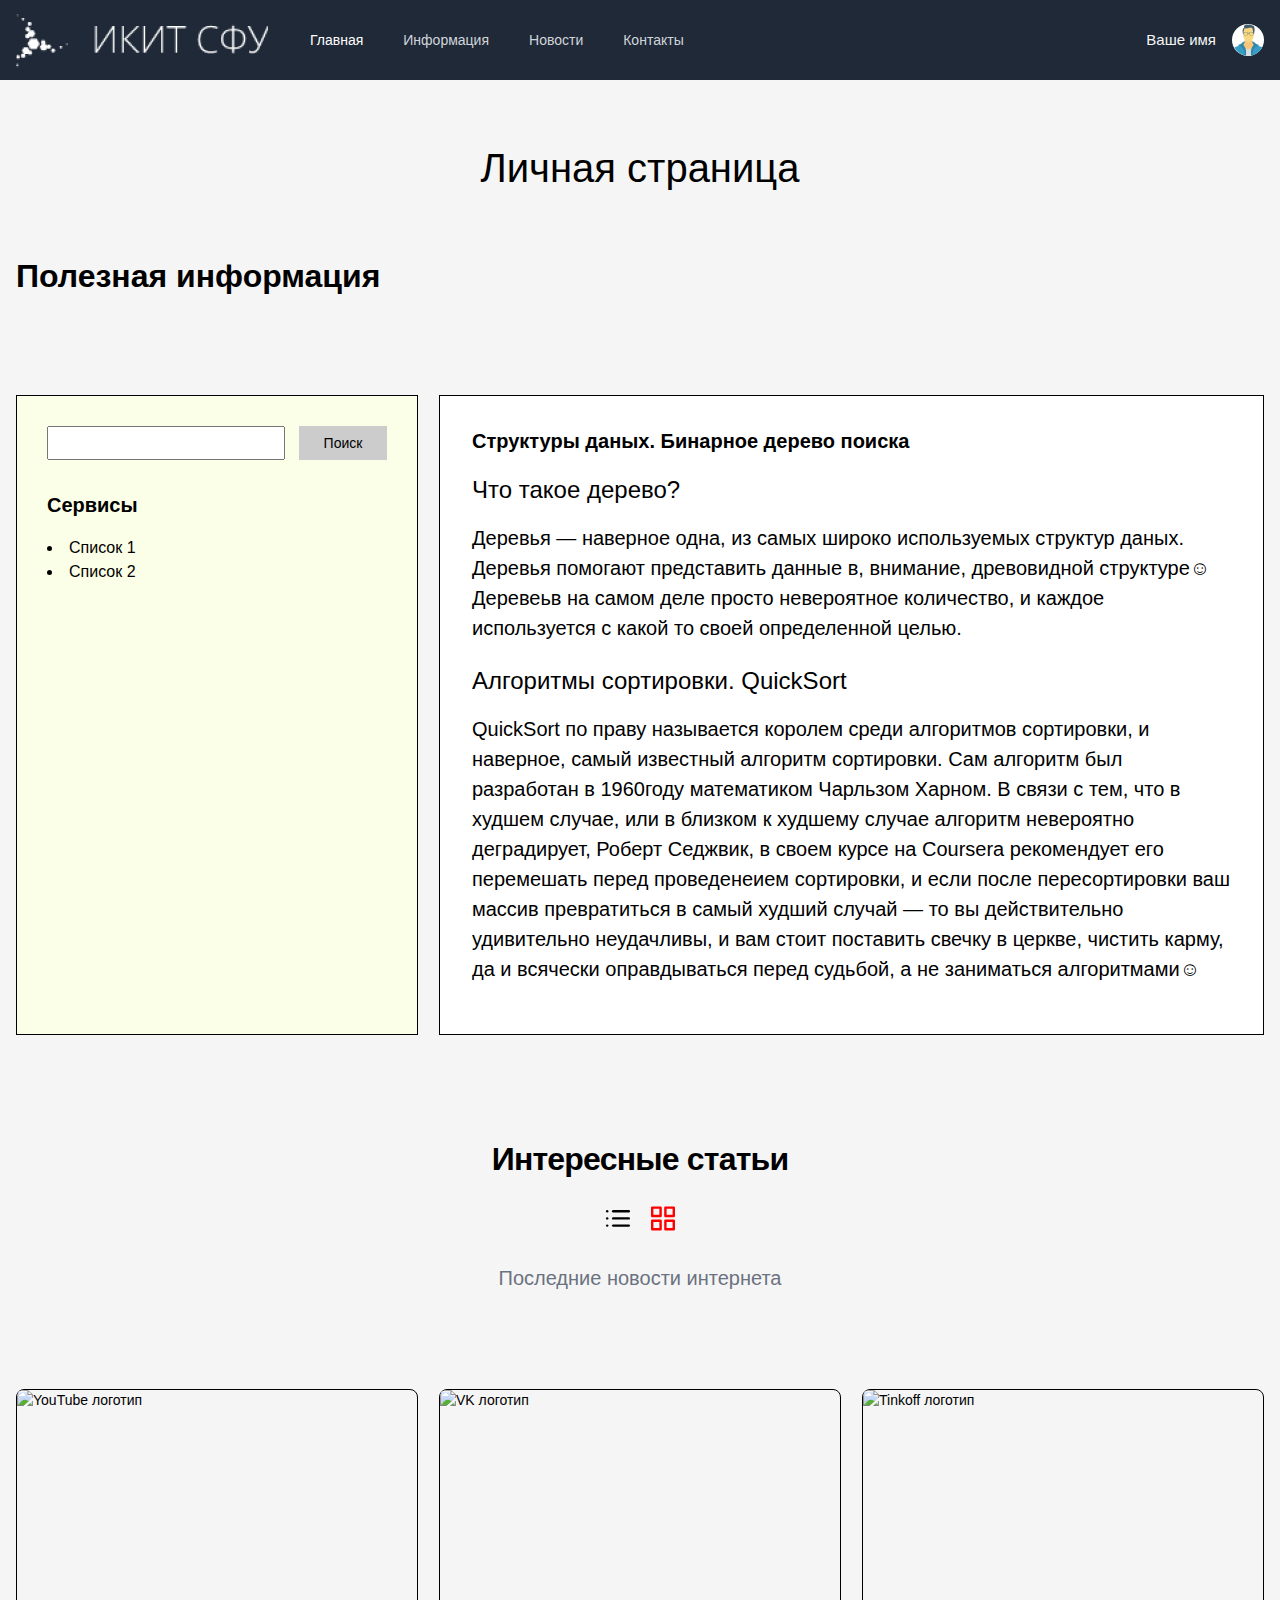
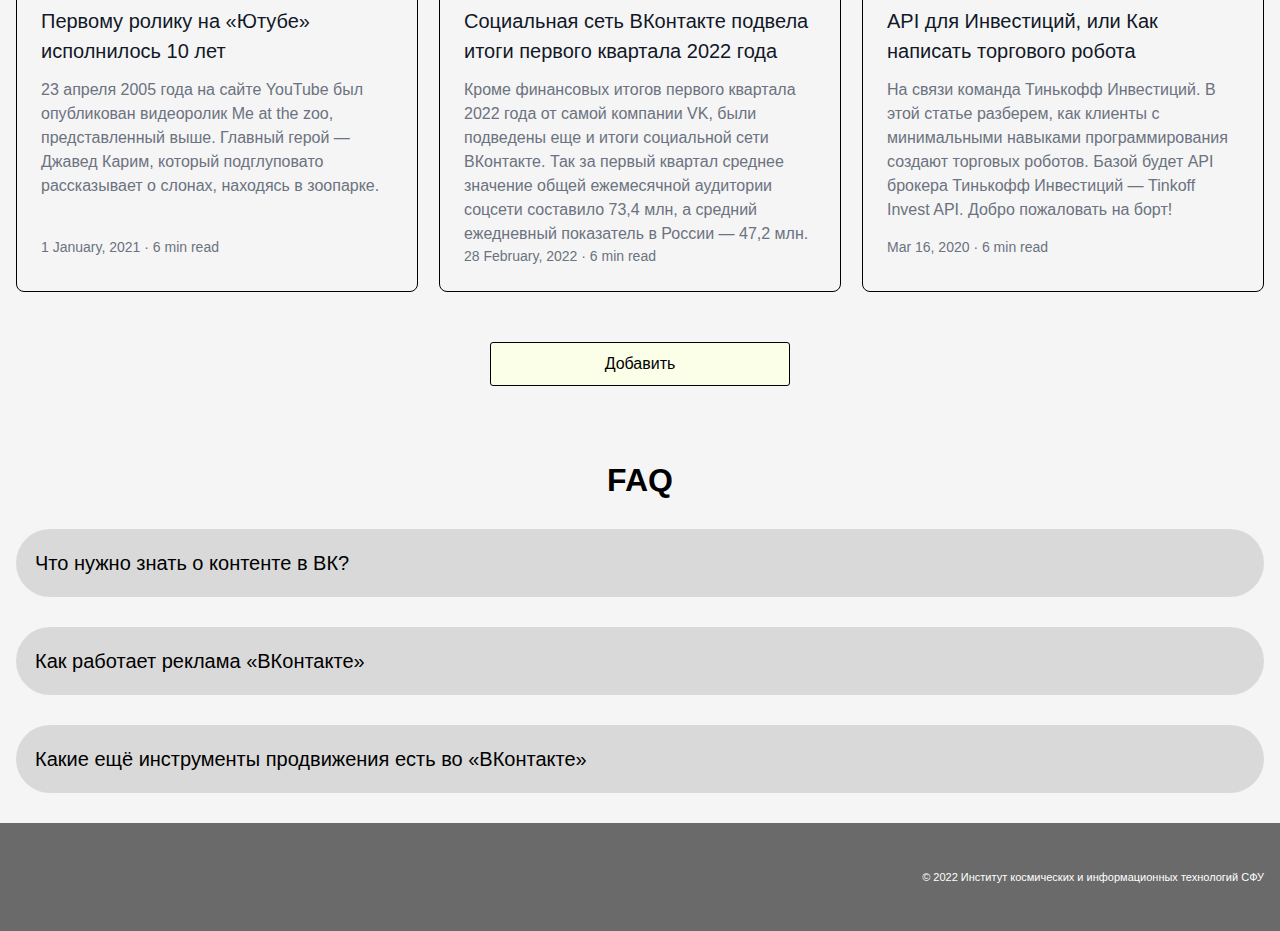
==== app/index.html @ dd69dc43 "commit, yes" ====
<!DOCTYPE html>
<html lang="ru">
<head>
    <meta charset="UTF-8">
    <meta http-equiv="X-UA-Compatible" content="IE=edge">
    <meta name="viewport" content="width=device-width, initial-scale=1.0">
    <title>Темеров Антон КИ20-20Б</title>
    <link rel="stylesheet" href="assets/css/main.css"> 
</head>
<body>
    <header class="header">
        <div class="container">
            <nav class="header__nav">   
                <div class="header__menu">
                    <img src="assets/images/logo.png" class="header__image" alt="Логотип ИКИТ">


                    <input id="menu-toggle" type="checkbox" />
                    <label class='menu-button-container' for="menu-toggle">
                        <div class='menu-button'></div>
                    </label> 

                    <ul class="header__list menu">
                        <li class="header__item header__item--active"><a href="#">Главная</a></li>
                        <li class="header__item"><a href="#">Информация</a></li>
                        <li class="header__item"><a href="#">Новости</a></li>
                        <li class="header__item"><a href="#">Контакты</a></li>
                    </ul>
                </div>
                <div class="header__user">
                    <a class="header__username" href="#">Ваше имя</a>
                    <img class="header__userpic" src="assets/images/sign-in.png"  alt="Иконка профиля">
                </div>
            </nav>
        </div>  
    </header>  
    <div class="page container">
        <h1 class="page__title">Личная страница</h1>
        <h2 class="page__subtitle">Полезная информация</h2>
    </div>    
    <section class="section container">
        <article class="section__left">
            <div class="section__search">
                <div class="section__wrapper">
                    <input id="section__text" type="text" />
                </div>
                <div class="section__button">
                    <button id="section__button" >Поиск</button>
                </div>
                
            </div>
            <h2 class="section__title">Сервисы</h2>
            <ul class="section__list">
                <li class="section__item">Список 1</li>
                <li class="section__item">Список 2</li>
            </ul>
        </article>
        <article class="section__right">
            <h2 class="section__title">Структуры даных. Бинарное дерево поиска</h2>
            <div class="section__decription">
                <h3 class="section__subtitle">Что такое дерево? </h3>
                <p class="section__text">Деревья — наверное одна, из самых широко используемых структур даных. Деревья помогают представить данные в, внимание, древовидной структуре☺ Деревеьв на самом деле просто невероятное количество, и каждое используется с какой то своей определенной целью.</p>
            </div>
            <div class="section__decription">
                <h3 class="section__subtitle">Алгоритмы сортировки. QuickSort</h3>
                <p class="section__text">QuickSort по праву называется королем среди алгоритмов сортировки, и наверное, самый известный алгоритм сортировки. Сам алгоритм был разработан в 1960году математиком Чарльзом Харном. В связи с тем, что в худшем случае, или в близком к худшему случае алгоритм невероятно деградирует, Роберт Седжвик, в своем курсе на Coursera рекомендует его перемешать перед проведенеием сортировки, и если после пересортировки ваш массив превратиться в самый худший случай — то вы действительно удивительно неудачливы, и вам стоит поставить свечку в церкве, чистить карму, да и всячески оправдываться перед судьбой, а не заниматься алгоритмами☺</p>
            </div>
        </article>
    </section>
    <div class="container special">
        <h2 class="special__title">Интересные статьи</h2>
        <div class="special__icons">
            <button class="special__icon-button" id="icon__list-button">
                <svg  viewBox="0 0 25 24" fill="none" xmlns="http://www.w3.org/2000/svg">
                    <path d="M8.5 6H21.5" stroke="currentColor" stroke-width="2" stroke-linecap="round" stroke-linejoin="round"/>
                    <path d="M8.5 12H21.5" stroke="currentColor" stroke-width="2" stroke-linecap="round" stroke-linejoin="round"/>
                    <path d="M8.5 18H21.5" stroke="currentColor" stroke-width="2" stroke-linecap="round" stroke-linejoin="round"/>
                    <path d="M3.5 6H3.51" stroke="currentColor" stroke-width="2" stroke-linecap="round" stroke-linejoin="round"/>
                    <path d="M3.5 12H3.51" stroke="currentColor" stroke-width="2" stroke-linecap="round" stroke-linejoin="round"/>
                    <path d="M3.5 18H3.51" stroke="currentColor" stroke-width="2" stroke-linecap="round" stroke-linejoin="round"/>
                    </svg>
            </button>
            <button class="special__icon-button special__icon-button--active" id="icon__grid-button">
                <svg viewBox="0 0 25 24" fill="none" xmlns="http://www.w3.org/2000/svg">
                    <path d="M10.5 3H3.5V10H10.5V3Z" stroke="currentColor" stroke-width="2" stroke-linecap="round" stroke-linejoin="round"/>
                    <path d="M21.5 3H14.5V10H21.5V3Z" stroke="currentColor" stroke-width="2" stroke-linecap="round" stroke-linejoin="round"/>
                    <path d="M21.5 14H14.5V21H21.5V14Z" stroke="currentColor" stroke-width="2" stroke-linecap="round" stroke-linejoin="round"/>
                    <path d="M10.5 14H3.5V21H10.5V14Z" stroke="currentColor" stroke-width="2" stroke-linecap="round" stroke-linejoin="round"/>
                    </svg>
            </button>
        </div>
        <p class="special__subtitle">Последние новости интернета</p>
    </div>
    <div class="card container">
        <article class="card__body">
            <img class="card__image" src="/assets/images/cover-youtube2.jpg" alt="YouTube логотип">
            <div class="card__content">
                <div class="card__description">
                    <h3 class="card__title">Первому ролику на «Ютубе» исполнилось 10 лет</h3>
                    <p class="card__text">23 апреля 2005 года на сайте YouTube был опубликован видеоролик Me at the zoo, представленный выше. Главный герой — Джавед Карим, который подглуповато рассказывает о слонах, находясь в зоопарке.</p>
                </div>
                <footer>
                    <p class="card__date">1 January, 2021 · 6 min read</p>
                </footer>
            </div>
        </article>
        <article class="card__body">
            <img class="card__image" src="/assets/images/vk.png" alt="VK логотип">
            <div class="card__content">
                <div class="card__description">
                    <h3 class="card__title">Социальная сеть ВКонтакте подвела итоги первого квартала 2022 года</h3>
                    <p class="card__text">Кроме финансовых итогов первого квартала 2022 года от самой компании VK, были подведены еще и итоги социальной сети ВКонтакте. Так за первый квартал среднее значение общей ежемесячной аудитории соцсети составило 73,4 млн, а средний ежедневный показатель в России — 47,2 млн.</p>
                </div>
                <footer>
                    <p class="card__date">28 February, 2022 · 6 min read</p>
                </footer>
            </div>
        </article>
        <article class="card__body">
            <img class="card__image" src="/assets/images/tinkoff.png" alt="Tinkoff логотип">
            <div class="card__content">
                <div class="card__description">
                    <h3 class="card__title">API для Инвестиций, или Как написать торгового робота</h3>
                    <p class="card__text">На связи команда Тинькофф Инвестиций. В этой статье разберем, как клиенты с минимальными навыками программирования создают торговых роботов.
                            Базой будет API брокера Тинькофф Инвестиций — Tinkoff Invest API. Добро пожаловать на борт! </p>
                </div>
                <footer>
                    <p class="card__date">Mar 16, 2020 · 6 min read</p>
                </footer>
            </div>
        </article>
    </div>
    <div class="card-add container">
        <div class="card-add__wrapper">
            <button class="card-add__button--add" id="card-add__button__add">Добавить</button>
        </div>
        <form class="card-add__form" onsubmit="return false;">
            <div class="card-add__form-wrapper">
                <label class="card-label__name">Название статьи</label>
                <input type="text" id="card-text-name">
                <label class="card-label__url">Ссылка на картинку</label>
                <input type="text" id="card-text-url">
                <label class="card-label__description">Описание</label>
                <textarea id="card-text-description"></textarea>
                <div class="card-add__button-wrapper">
                    <button type="reset" class="card-add__button--cancel" id="card-add__button--cancel">Отмена</button>
                    <button type="submit" class="card-add__button--create" id="card-add__button--create">Создать</button>
                </div>
            </div>
        </form>
    </div>
    <div class="faq container" id="faq">
        <h3 class="faq__title">FAQ</h2>
        <dl class="faq__wrapper">
            <dt class="faq__question">Что нужно знать о контенте в ВК?</dt>
            <dd class="faq__answer">Контент-маркетинг в «ВКонтакте» работает по тем же принципам, что и в других соцсетях, уверена Анна Галашева. Она говорит, что у аудитории там такие же проблемы, как в других социальных сетях. Однако у ВК есть свои особенности.
            В ВК — сильные лидеры мнений, а лайфстайл-блогером там быть трудно. Вера Малова из «Палиндрома» объясняет: «В Instagram* можно было показывать свою жизнь и получать внимание. Во „ВКонтакте“ так не получается — здесь блогер должен давать полезный контент».</dd>
            <dt class="faq__question">Как работает реклама «ВКонтакте»</dt>
            <dd class="faq__answer">Принципы размещения рекламы «ВКонтакте» похожи на таргетинг в Facebook* (деятельность Facebook* объявлена в России экстремистской и запрещена).
            Во «ВКонтакте» две главные позиции для размещения рекламы. Первая — лента новостей. Там реклама размещается между записями, которые просматривают пользователи. Вторая — текстово-графические блоки слева под основным меню.</dd>
            <dt class="faq__question">Какие ещё инструменты продвижения есть во «ВКонтакте»</dt>
            <dd class="faq__answer">Прямые эфиры. Запускать прямые эфиры можно как с личной страницы, так и от лица сообщества. Трансляции доступны с телефона и с компьютера. При запуске эфира с мобильного приложения оповещение об этом эфире автоматически уходит в истории.</dd>
        </dl>
    </div>
    <footer class="footer"> 
        <div class="container">
            <p class="footer__text">© 2022 Институт космических и информационных технологий СФУ</p>
        </div>
    </footer> 
</body>
<script  rel="stylesheet" src="/assets/js/main.js"></script> 
</html>
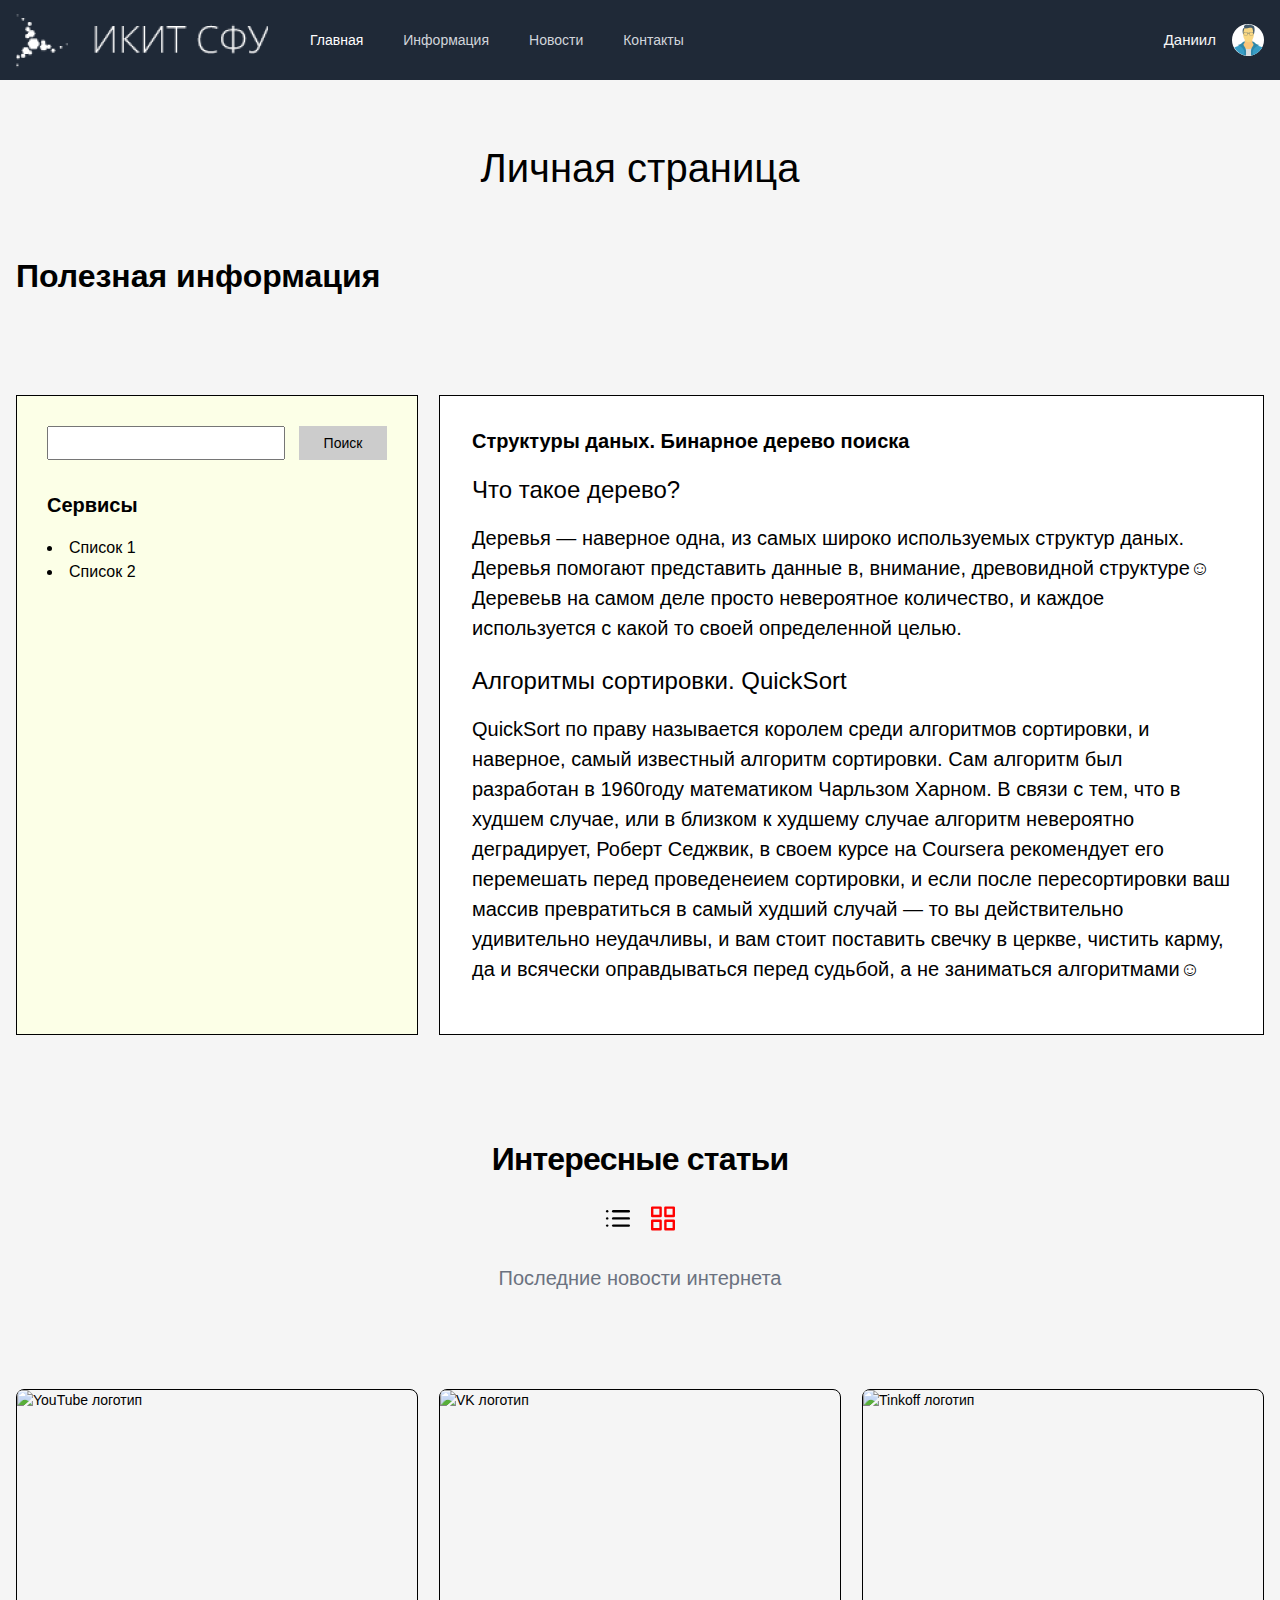
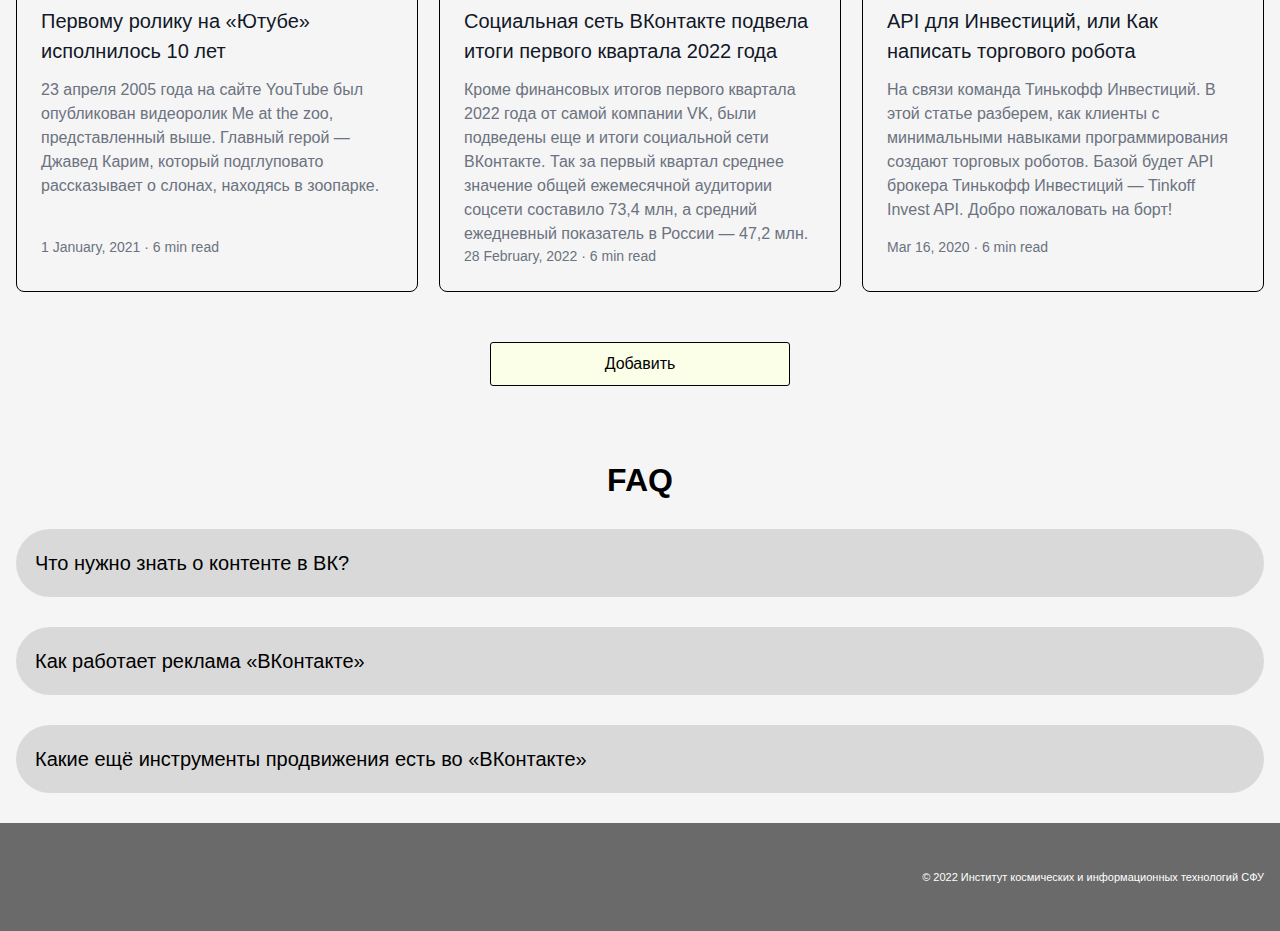
==== commit c8661f36: "little" ====
--- a/app/index.html
+++ b/app/index.html
@@ -4,7 +4,7 @@
     <meta charset="UTF-8">
     <meta http-equiv="X-UA-Compatible" content="IE=edge">
     <meta name="viewport" content="width=device-width, initial-scale=1.0">
-    <title>Темеров Антон КИ20-20Б</title>
+    <title>Руднев Даниил КИ20-20Б</title>
     <link rel="stylesheet" href="assets/css/main.css"> 
 </head>
 <body>
@@ -28,7 +28,7 @@
                     </ul>
                 </div>
                 <div class="header__user">
-                    <a class="header__username" href="#">Ваше имя</a>
+                    <a class="header__username" href="#">Даниил</a>
                     <img class="header__userpic" src="assets/images/sign-in.png"  alt="Иконка профиля">
                 </div>
             </nav>
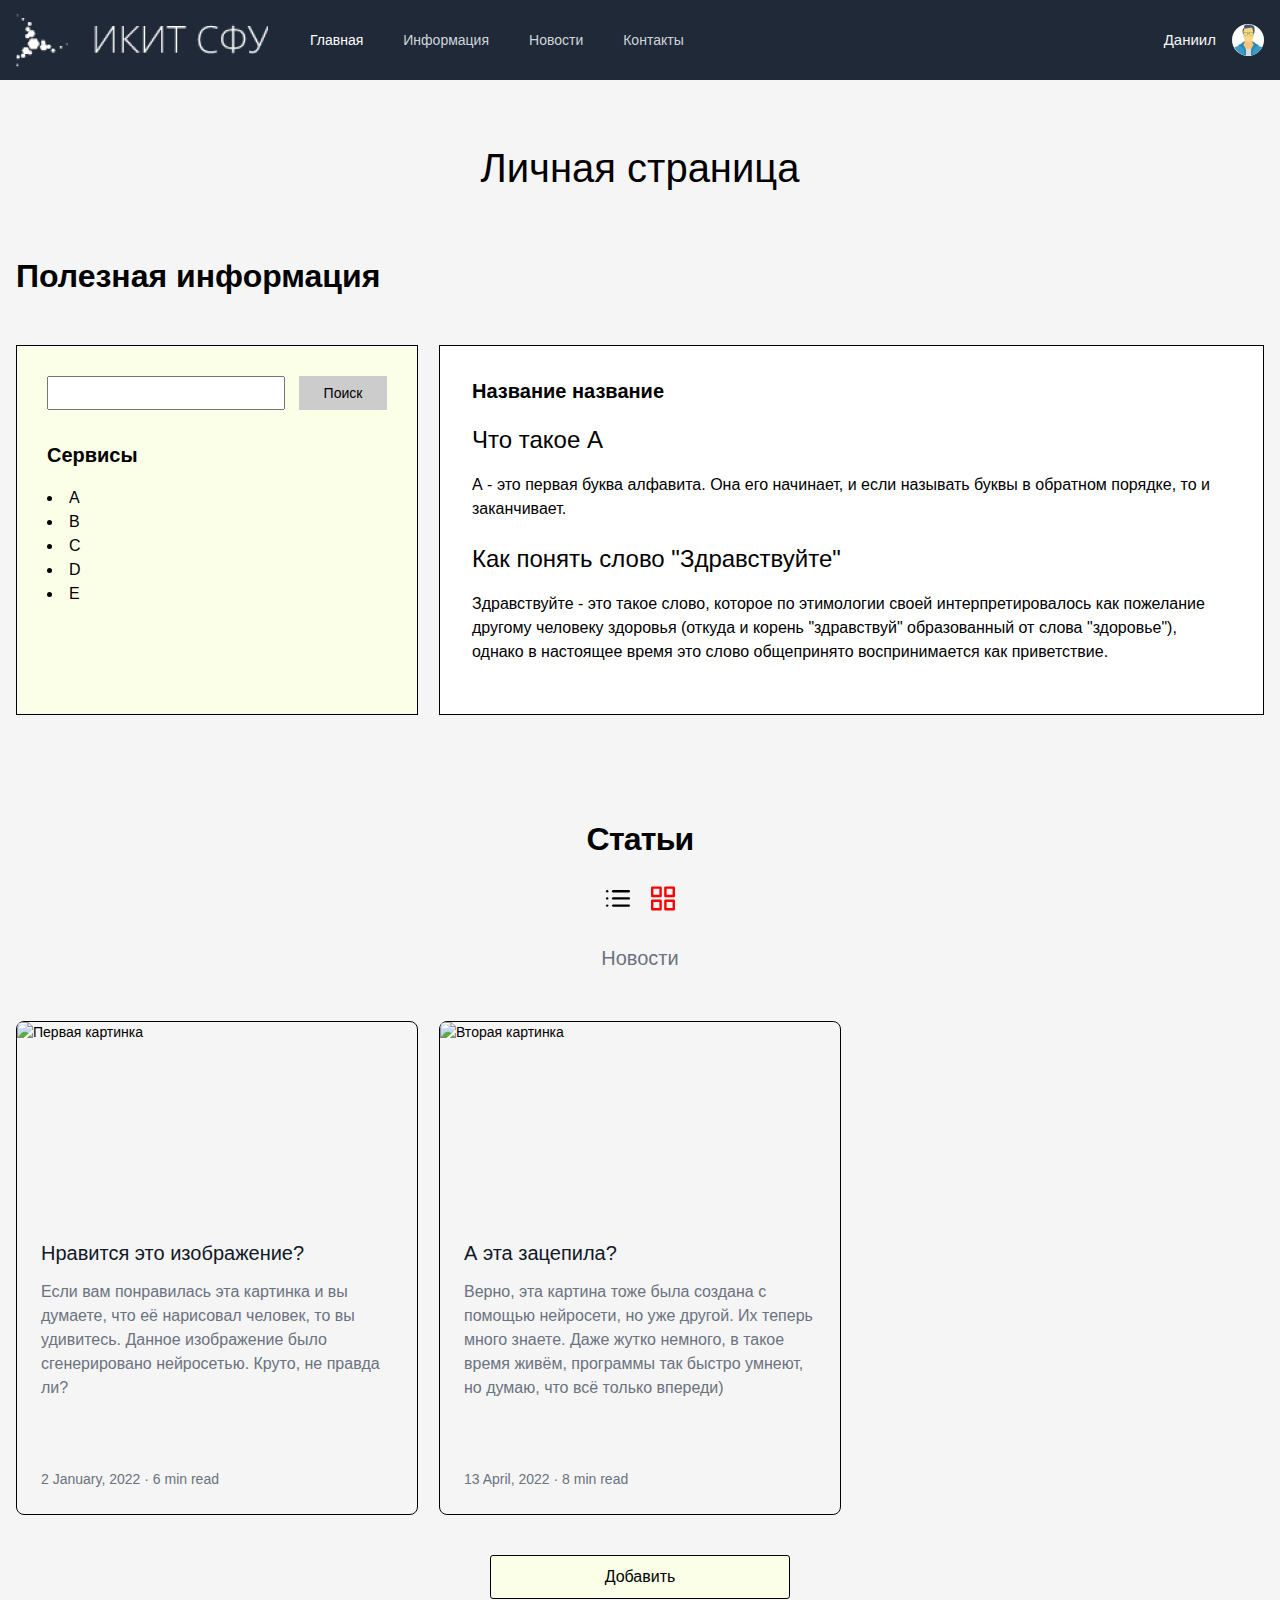
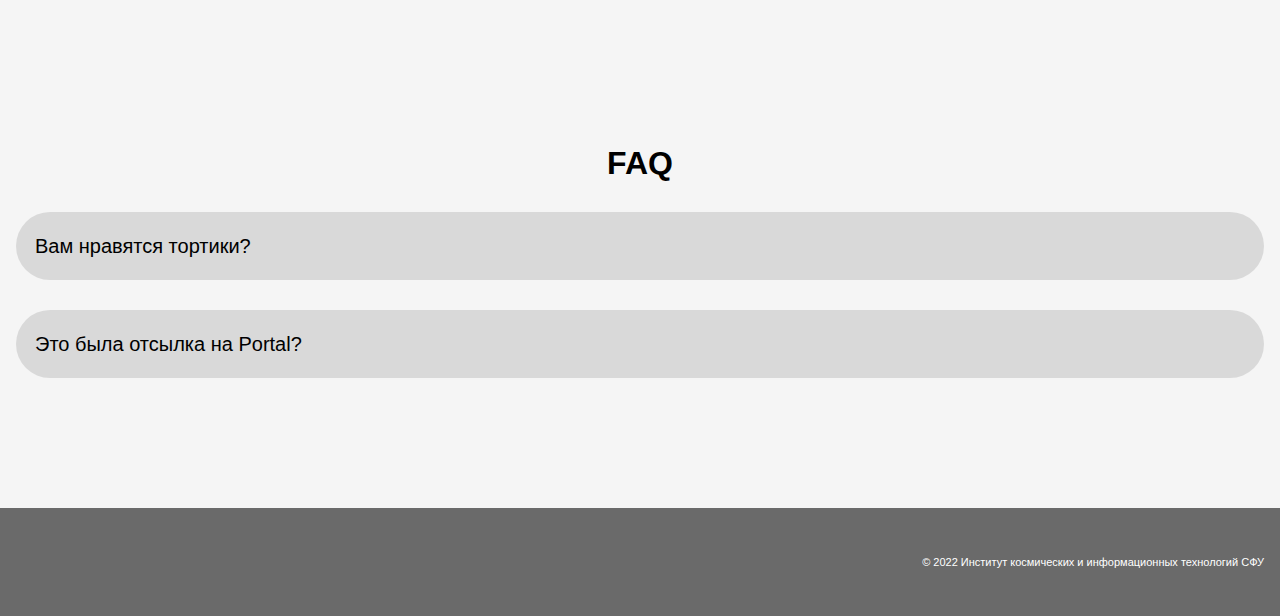
==== commit 342ca4ea: "new2.1" ====
--- a/app/index.html
+++ b/app/index.html
@@ -14,12 +14,6 @@
                 <div class="header__menu">
                     <img src="assets/images/logo.png" class="header__image" alt="Логотип ИКИТ">
 
-
-                    <input id="menu-toggle" type="checkbox" />
-                    <label class='menu-button-container' for="menu-toggle">
-                        <div class='menu-button'></div>
-                    </label> 
-
                     <ul class="header__list menu">
                         <li class="header__item header__item--active"><a href="#">Главная</a></li>
                         <li class="header__item"><a href="#">Информация</a></li>
@@ -29,11 +23,11 @@
                 </div>
                 <div class="header__user">
                     <a class="header__username" href="#">Даниил</a>
-                    <img class="header__userpic" src="assets/images/sign-in.png"  alt="Иконка профиля">
+                    <img class="header__userlogo" src="assets/images/sign-in.png"  alt="Логотип профиля">
                 </div>
             </nav>
         </div>  
-    </header>  
+    </header> 
     <div class="page container">
         <h1 class="page__title">Личная страница</h1>
         <h2 class="page__subtitle">Полезная информация</h2>
@@ -51,24 +45,27 @@
             </div>
             <h2 class="section__title">Сервисы</h2>
             <ul class="section__list">
-                <li class="section__item">Список 1</li>
-                <li class="section__item">Список 2</li>
+                <li class="section__item">A</li>
+                <li class="section__item">B</li>
+                <li class="section__item">C</li>
+                <li class="section__item">D</li>
+                <li class="section__item">E</li>
             </ul>
         </article>
         <article class="section__right">
-            <h2 class="section__title">Структуры даных. Бинарное дерево поиска</h2>
+            <h2 class="section__title">Название название</h2>
             <div class="section__decription">
-                <h3 class="section__subtitle">Что такое дерево? </h3>
-                <p class="section__text">Деревья — наверное одна, из самых широко используемых структур даных. Деревья помогают представить данные в, внимание, древовидной структуре☺ Деревеьв на самом деле просто невероятное количество, и каждое используется с какой то своей определенной целью.</p>
+                <h3 class="section__subtitle">Что такое А </h3>
+                <p class="section__text">А - это первая буква алфавита. Она его начинает, и если называть буквы в обратном порядке, то и заканчивает.</p>
             </div>
             <div class="section__decription">
-                <h3 class="section__subtitle">Алгоритмы сортировки. QuickSort</h3>
-                <p class="section__text">QuickSort по праву называется королем среди алгоритмов сортировки, и наверное, самый известный алгоритм сортировки. Сам алгоритм был разработан в 1960году математиком Чарльзом Харном. В связи с тем, что в худшем случае, или в близком к худшему случае алгоритм невероятно деградирует, Роберт Седжвик, в своем курсе на Coursera рекомендует его перемешать перед проведенеием сортировки, и если после пересортировки ваш массив превратиться в самый худший случай — то вы действительно удивительно неудачливы, и вам стоит поставить свечку в церкве, чистить карму, да и всячески оправдываться перед судьбой, а не заниматься алгоритмами☺</p>
+                <h3 class="section__subtitle">Как понять слово "Здравствуйте"</h3>
+                <p class="section__text">Здравствуйте - это такое слово, которое по этимологии своей интерпретировалось как пожелание другому человеку здоровья (откуда и корень "здравствуй" образованный от слова "здоровье"), однако в настоящее время это слово общепринято воспринимается как приветствие.</p>
             </div>
         </article>
     </section>
     <div class="container special">
-        <h2 class="special__title">Интересные статьи</h2>
+        <h2 class="special__title">Статьи</h2>
         <div class="special__icons">
             <button class="special__icon-button" id="icon__list-button">
                 <svg  viewBox="0 0 25 24" fill="none" xmlns="http://www.w3.org/2000/svg">
@@ -89,43 +86,30 @@
                     </svg>
             </button>
         </div>
-        <p class="special__subtitle">Последние новости интернета</p>
+        <p class="special__subtitle">Новости</p>
     </div>
     <div class="card container">
         <article class="card__body">
-            <img class="card__image" src="/assets/images/cover-youtube2.jpg" alt="YouTube логотип">
+            <img class="card__image" src="/assets/images/first.jpg" alt="Первая картинка">
             <div class="card__content">
                 <div class="card__description">
-                    <h3 class="card__title">Первому ролику на «Ютубе» исполнилось 10 лет</h3>
-                    <p class="card__text">23 апреля 2005 года на сайте YouTube был опубликован видеоролик Me at the zoo, представленный выше. Главный герой — Джавед Карим, который подглуповато рассказывает о слонах, находясь в зоопарке.</p>
+                    <h3 class="card__title">Нравится это изображение?</h3>
+                    <p class="card__text">Если вам понравилась эта картинка и вы думаете, что её нарисовал человек, то вы удивитесь. Данное изображение было сгенерировано нейросетью. Круто, не правда ли?</p>
                 </div>
                 <footer>
-                    <p class="card__date">1 January, 2021 · 6 min read</p>
+                    <p class="card__date">2 January, 2022 · 6 min read</p>
                 </footer>
             </div>
         </article>
         <article class="card__body">
-            <img class="card__image" src="/assets/images/vk.png" alt="VK логотип">
+            <img class="card__image" src="/assets/images/second.jpg" alt="Вторая картинка">
             <div class="card__content">
                 <div class="card__description">
-                    <h3 class="card__title">Социальная сеть ВКонтакте подвела итоги первого квартала 2022 года</h3>
-                    <p class="card__text">Кроме финансовых итогов первого квартала 2022 года от самой компании VK, были подведены еще и итоги социальной сети ВКонтакте. Так за первый квартал среднее значение общей ежемесячной аудитории соцсети составило 73,4 млн, а средний ежедневный показатель в России — 47,2 млн.</p>
+                    <h3 class="card__title">А эта зацепила?</h3>
+                    <p class="card__text">Верно, эта картина тоже была создана с помощью нейросети, но уже другой. Их теперь много знаете. Даже жутко немного, в такое время живём, программы так быстро умнеют, но думаю, что всё только впереди)</p>
                 </div>
                 <footer>
-                    <p class="card__date">28 February, 2022 · 6 min read</p>
-                </footer>
-            </div>
-        </article>
-        <article class="card__body">
-            <img class="card__image" src="/assets/images/tinkoff.png" alt="Tinkoff логотип">
-            <div class="card__content">
-                <div class="card__description">
-                    <h3 class="card__title">API для Инвестиций, или Как написать торгового робота</h3>
-                    <p class="card__text">На связи команда Тинькофф Инвестиций. В этой статье разберем, как клиенты с минимальными навыками программирования создают торговых роботов.
-                            Базой будет API брокера Тинькофф Инвестиций — Tinkoff Invest API. Добро пожаловать на борт! </p>
-                </div>
-                <footer>
-                    <p class="card__date">Mar 16, 2020 · 6 min read</p>
+                    <p class="card__date">13 April, 2022 · 8 min read</p>
                 </footer>
             </div>
         </article>
@@ -136,7 +120,7 @@
         </div>
         <form class="card-add__form" onsubmit="return false;">
             <div class="card-add__form-wrapper">
-                <label class="card-label__name">Название статьи</label>
+                <label class="card-label__name">Название</label>
                 <input type="text" id="card-text-name">
                 <label class="card-label__url">Ссылка на картинку</label>
                 <input type="text" id="card-text-url">
@@ -152,21 +136,17 @@
     <div class="faq container" id="faq">
         <h3 class="faq__title">FAQ</h2>
         <dl class="faq__wrapper">
-            <dt class="faq__question">Что нужно знать о контенте в ВК?</dt>
-            <dd class="faq__answer">Контент-маркетинг в «ВКонтакте» работает по тем же принципам, что и в других соцсетях, уверена Анна Галашева. Она говорит, что у аудитории там такие же проблемы, как в других социальных сетях. Однако у ВК есть свои особенности.
-            В ВК — сильные лидеры мнений, а лайфстайл-блогером там быть трудно. Вера Малова из «Палиндрома» объясняет: «В Instagram* можно было показывать свою жизнь и получать внимание. Во „ВКонтакте“ так не получается — здесь блогер должен давать полезный контент».</dd>
-            <dt class="faq__question">Как работает реклама «ВКонтакте»</dt>
-            <dd class="faq__answer">Принципы размещения рекламы «ВКонтакте» похожи на таргетинг в Facebook* (деятельность Facebook* объявлена в России экстремистской и запрещена).
-            Во «ВКонтакте» две главные позиции для размещения рекламы. Первая — лента новостей. Там реклама размещается между записями, которые просматривают пользователи. Вторая — текстово-графические блоки слева под основным меню.</dd>
-            <dt class="faq__question">Какие ещё инструменты продвижения есть во «ВКонтакте»</dt>
-            <dd class="faq__answer">Прямые эфиры. Запускать прямые эфиры можно как с личной страницы, так и от лица сообщества. Трансляции доступны с телефона и с компьютера. При запуске эфира с мобильного приложения оповещение об этом эфире автоматически уходит в истории.</dd>
+            <dt class="faq__question">Вам нравятся тортики?</dt>
+            <dd class="faq__answer">Торт - это ложь</dd>
+            <dt class="faq__question">Это была отсылка на Portal?</dt>
+            <dd class="faq__answer">Да, была</dd>
         </dl>
     </div>
     <footer class="footer"> 
         <div class="container">
             <p class="footer__text">© 2022 Институт космических и информационных технологий СФУ</p>
         </div>
-    </footer> 
+    </footer>
 </body>
-<script  rel="stylesheet" src="/assets/js/main.js"></script> 
+<script src="/assets/js/main.js"></script> 
 </html>
